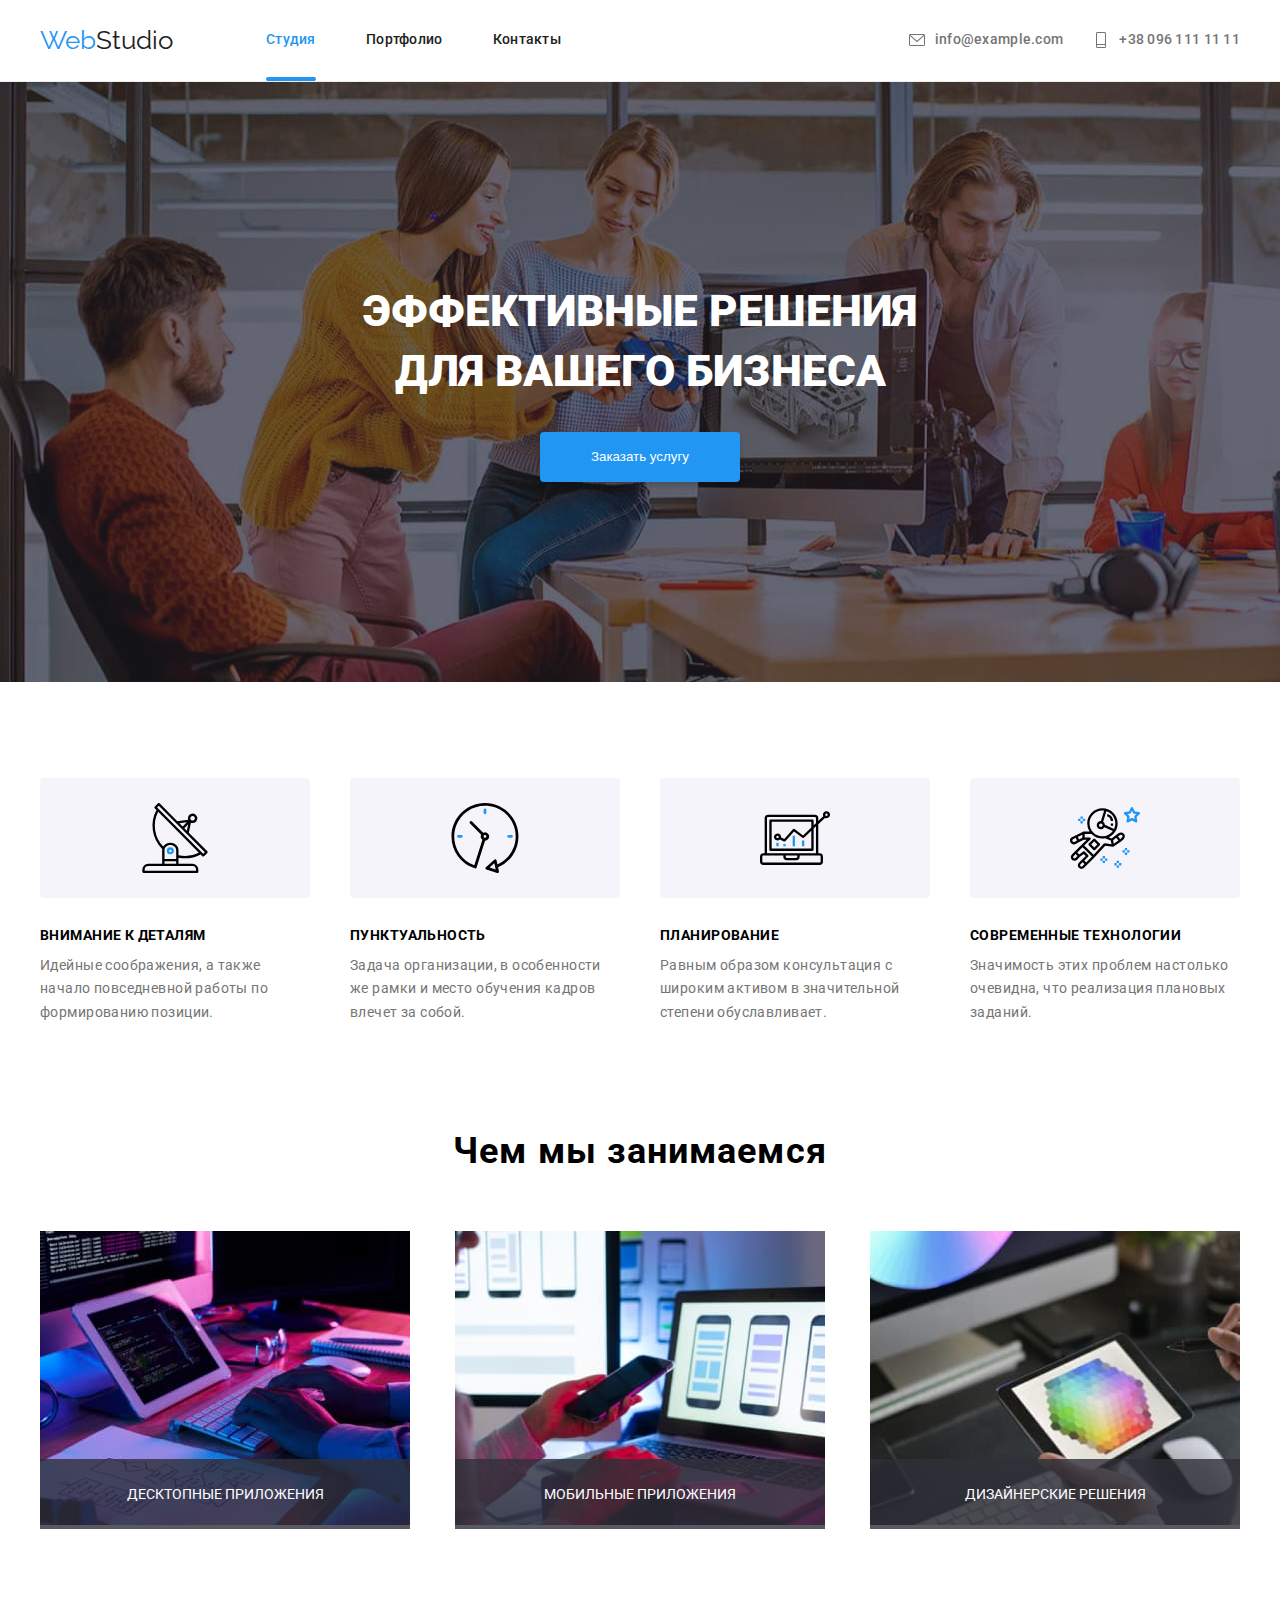
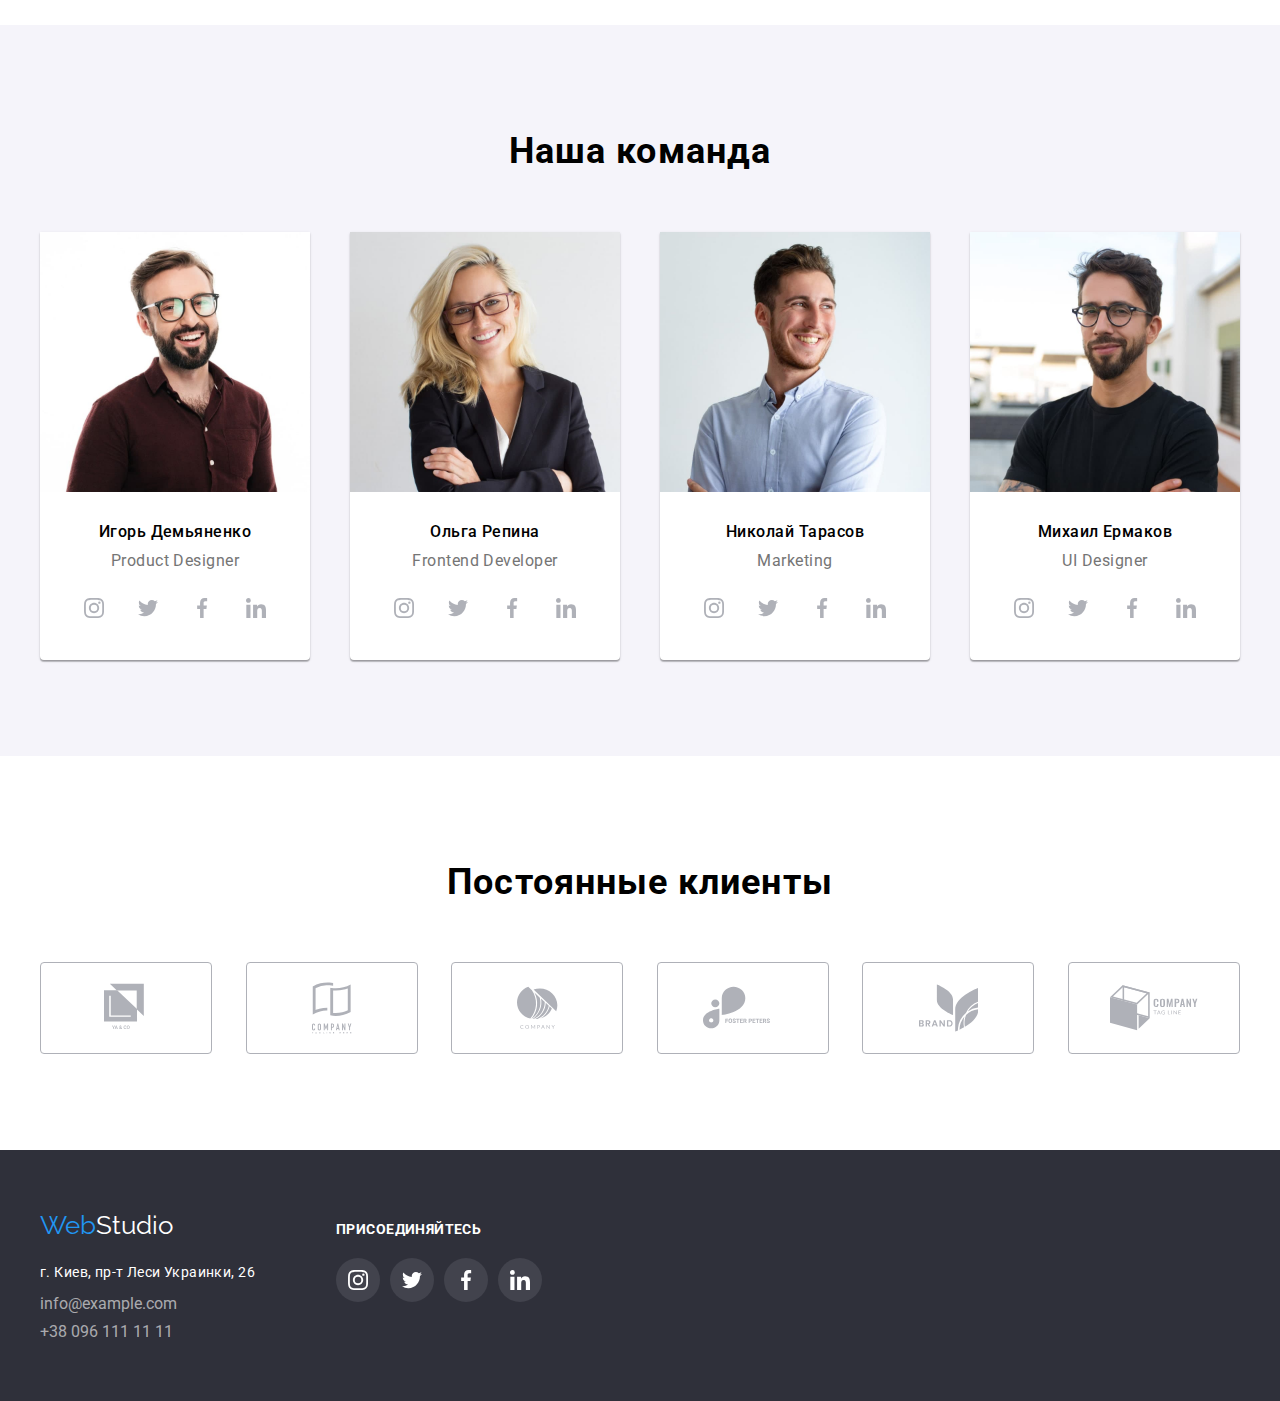
==== index.html @ ab1834fe "First steps" ====
<!DOCTYPE html>
<html lang="ru">
<head>
    <meta charset="UTF-8">
    <meta name="viewport" content="width=device-width, initial-scale=1.0">
    <title>Студия</title>
    <link rel="stylesheet" href="https://cdnjs.cloudflare.com/ajax/libs/modern-normalize/1.0.0/modern-normalize.min.css"
        integrity="sha512-ISS7cAi1PEhQ8jnbJpJZMd29NlhNj4AWYyLOSp2CE/CsHxTCu+r+t0D2yoJudVrd0/8fTVPUVDzY5Tvli75u/g=="
        crossorigin="anonymous" />
    <link rel="preconnect" href="https://fonts.gstatic.com">
    <link href="https://fonts.googleapis.com/css2?family=Raleway:wght@700&family=Roboto:wght@400;500;700;900&display=swap"
    rel="stylesheet">
    <link rel="stylesheet" href="./css/style.css">
</head>
<body>
    <header>
        <div class="container">
            <nav>
                <a href="./index.html" class="logo">
                    <span class="accent">Web</span>Studio
                </a>
                <ul class="navigation-links-list">
                    <li>
                        <a href="./index.html" class="navigation-links selected">Студия</a>
                    </li>
                    <li>
                        <a href="./portfolio.html" class="navigation-links">Портфолио</a>
                    </li>
                    <li>
                        <a href="#" class="navigation-links">Контакты</a>
                    </li>
                </ul>
            </nav>
            <ul class="navigation-contacts-list">
                <li>
                    <a href="mailto:info@example.com" class="navigation-contacts">
                        <svg width="16">
                            <use href="./images/all-pages-icons.svg#email"></use>
                        </svg>
                        info@example.com
                    </a>
                </li>
                <li>
                    <a href="tel:+380961111111" class="navigation-contacts">
                        <svg width="10">
                            <use href="./images/all-pages-icons.svg#phonebook"></use>
                        </svg>
                        +38 096 111 11 11
                    </a>
                </li>
            </ul>
        </div>
    </header>
    <main>
        <!-- BANNER -->
        <section class="banner-section">
            <div class="banner-section-content container">
                <h1>Эффективные решения для вашего бизнеса</h1>
                <button type="button" class="banner-button" data-modal-open>Заказать услугу</button>
            </div>
        </section>
        <!-- /BANNER -->
        
        <!-- OUR FEATURES -->
        <section class="our-features-section">
            <div class="container">
                <ul class="our-features-list">
                    <li class="our-features">
                        <div class="our-features-img-wrapper">
                            <svg width="70">
                                <use href="./images/our-features-icons.svg#antenna"></use>
                            </svg>
                        </div>
                        <h3 class="h3-small">Внимание к деталям</h3>
                        <p>Идейные соображения, а также начало повседневной работы по формированию позиции.</p>
                    </li>
                    <li class="our-features">
                        <div class="our-features-img-wrapper">
                            <svg width="70">
                                <use href="./images/our-features-icons.svg#clock"></use>
                            </svg>
                        </div>
                        <h3 class="h3-small">Пунктуальность</h3>
                        <p>Задача организации, в особенности же рамки и место обучения кадров влечет за собой.</p>
                    </li>
                    <li class="our-features">
                        <div class="our-features-img-wrapper">
                            <svg width="70">
                                <use href="./images/our-features-icons.svg#diagram"></use>
                            </svg>
                        </div>
                        <h3 class="h3-small">Планирование</h3>
                        <p>Равным образом консультация с широким активом в значительной степени обуславливает.</p>
                    </li>
                    <li class="our-features">
                        <div class="our-features-img-wrapper">
                            <svg width="70">
                                <use href="./images/our-features-icons.svg#astronaut"></use>
                            </svg>
                        </div>
                        <h3 class="h3-small">Современные технологии</h3>
                        <p>Значимость этих проблем настолько очевидна, что реализация плановых заданий.</p>
                    </li>
                </ul>
            </div>
        </section>
        <!-- /OUR FEATURES -->

        <!-- WHAT ARE WE DOING -->
        <section class="what-are-we-do-section">
            <div class="container">
                <h2>Чем мы занимаемся</h2>
                <ul class="what-are-we-do-examples">
                    <li>
                        <div class="hover-images">
                            <p class="hover-overlay-description">
                                Десктопные приложения
                            </p>
                        </div>
                        <img src="./images/img-1.jpg" alt="Кодинг" width="370">
                    </li>
                    <li>
                        <div class="hover-images">
                            <p class="hover-overlay-description">
                                Мобильные приложения
                            </p>
                        </div>
                        <img src="./images/img-2.jpg" alt="Выбор оформления" width="370">
                    </li>
                    <li>
                        <div class="hover-images">
                            <p class="hover-overlay-description">
                                Дизайнерские решения
                            </p>
                        </div>
                        <img src="./images/img-3.jpg" alt="Цветовое оформление" width="370">
                    </li>
                </ul>
            </div>
        </section>
        <!-- /WHAT ARE WE DOING -->

        <!-- OUR TEAM -->
        <section class="our-team-section">
            <div class="container">
                <h2>Наша команда</h2>
                <ul class="team-members">
                    <li class="team-member">
                        <img src="./images/product-designer.jpg" class="team-member-photo" width="270" alt="Игорь Демьяненко">
                        <div class="about-team-member">
                            <h3>Игорь Демьяненко</h3>
                            <p>Product Designer</p>
                            <ul class="team-member-social">
                                <li>
                                    <a href="https://www.instagram.com/" class="team-member-social-link">
                                        <svg width="20">
                                            <use href="./images/all-pages-icons.svg#instagram"></use>
                                        </svg>
                                    </a>
                                </li>
                                <li>
                                    <a href="https://twitter.com/" class="team-member-social-link">
                                        <svg width="20">
                                            <use href="./images/all-pages-icons.svg#twitter"></use>
                                        </svg>
                                    </a>
                                </li>
                                <li>
                                    <a href="https://facebook.com/" class="team-member-social-link">
                                        <svg width="20">
                                            <use href="./images/all-pages-icons.svg#facebook"></use>
                                        </svg>
                                    </a>
                                </li>
                                <li>
                                    <a href="https://linkedin.com/" class="team-member-social-link">
                                        <svg width="20">
                                            <use href="./images/all-pages-icons.svg#linkedin"></use>
                                        </svg>
                                    </a>
                                </li>
                            </ul>
                        </div>
                    </li>
                    <li class="team-member">
                        <img src="./images/frontend-developer.jpg" class="team-member-photo" width="270" alt="Ольга Репина">
                        <div class="about-team-member">
                            <h3>Ольга Репина</h3>
                            <p>Frontend Developer</p>
                            <ul class="team-member-social">
                                <li>
                                    <a href="https://www.instagram.com/" class="team-member-social-link">
                                        <svg width="20">
                                            <use href="./images/all-pages-icons.svg#instagram"></use>
                                        </svg>
                                    </a>
                                </li>
                                <li>
                                    <a href="https://twitter.com/" class="team-member-social-link">
                                        <svg width="20">
                                            <use href="./images/all-pages-icons.svg#twitter"></use>
                                        </svg>
                                    </a>
                                </li>
                                <li>
                                    <a href="https://facebook.com/" class="team-member-social-link">
                                        <svg width="20">
                                            <use href="./images/all-pages-icons.svg#facebook"></use>
                                        </svg>
                                    </a>
                                </li>
                                <li>
                                    <a href="https://linkedin.com/" class="team-member-social-link">
                                        <svg width="20">
                                            <use href="./images/all-pages-icons.svg#linkedin"></use>
                                        </svg>
                                    </a>
                                </li>
                            </ul>
                        </div>
                    </li>
                    <li class="team-member">
                        <img src="./images/marketing.jpg" class="team-member-photo" width="270" alt="Николай Тарасов">
                        <div class="about-team-member">
                            <h3>Николай Тарасов</h3>
                            <p>Marketing</p>
                            <ul class="team-member-social">
                                <li>
                                    <a href="https://www.instagram.com/" class="team-member-social-link">
                                        <svg width="20">
                                            <use href="./images/all-pages-icons.svg#instagram"></use>
                                        </svg>
                                    </a>
                                </li>
                                <li>
                                    <a href="https://twitter.com/" class="team-member-social-link">
                                        <svg width="20">
                                            <use href="./images/all-pages-icons.svg#twitter"></use>
                                        </svg>
                                    </a>
                                </li>
                                <li>
                                    <a href="https://facebook.com/" class="team-member-social-link">
                                        <svg width="20">
                                            <use href="./images/all-pages-icons.svg#facebook"></use>
                                        </svg>
                                    </a>
                                </li>
                                <li>
                                    <a href="https://linkedin.com/" class="team-member-social-link">
                                        <svg width="20">
                                            <use href="./images/all-pages-icons.svg#linkedin"></use>
                                        </svg>
                                    </a>
                                </li>
                            </ul>
                        </div>
                    </li>
                    <li class="team-member">
                        <img src="./images/ui-designer.jpg" class="team-member-photo" width="270" alt="Михаил Ермаков">
                        <div class="about-team-member">
                            <h3>Михаил Ермаков</h3>
                            <p>UI Designer</p>
                            <ul class="team-member-social">
                                <li>
                                    <a href="https://www.instagram.com/" class="team-member-social-link">
                                        <svg width="20">
                                            <use href="./images/all-pages-icons.svg#instagram"></use>
                                        </svg>
                                    </a>
                                </li>
                                <li>
                                    <a href="https://twitter.com/" class="team-member-social-link">
                                        <svg width="20">
                                            <use href="./images/all-pages-icons.svg#twitter"></use>
                                        </svg>
                                    </a>
                                </li>
                                <li>
                                    <a href="https://facebook.com/" class="team-member-social-link">
                                        <svg width="20">
                                            <use href="./images/all-pages-icons.svg#facebook"></use>
                                        </svg>
                                    </a>
                                </li>
                                <li>
                                    <a href="https://linkedin.com/" class="team-member-social-link">
                                        <svg width="20">
                                            <use href="./images/all-pages-icons.svg#linkedin"></use>
                                        </svg>
                                    </a>
                                </li>
                            </ul>
                        </div>
                    </li>
                </ul>
            </div>
        </section>
        <!-- /OUR TEAM -->

        <!-- PERMANENT CUSTOMERS -->
        <section class="permanent-customers-section">
            <div class="container">
                <h2>Постоянные клиенты</h2>
                <ul class="permanent-customers-list">
                    <li>
                        <a href="#">
                            <svg class="permanent-customers-icon" width="44" >
                                <use href="./images/permanent-customers.svg#yaco"></use>
                            </svg>
                        </a>
                    </li>
                    <li>
                        <a href="#">
                            <svg class="permanent-customers-icon" width="40">
                                <use href="./images/permanent-customers.svg#company-tagline-here"></use>
                            </svg>
                        </a>
                    </li>
                    <li>
                        <a href="#">
                            <svg class="permanent-customers-icon" width="41">
                                <use href="./images/permanent-customers.svg#company"></use>
                            </svg>
                        </a>
                    </li>
                    <li>
                        <a href="#">
                            <svg class="permanent-customers-icon" width="80">
                                <use href="./images/permanent-customers.svg#foster-peters"></use>
                            </svg>
                        </a>
                    </li>
                    <li>
                        <a href="#">
                            <svg class="permanent-customers-icon" width="59">
                                <use href="./images/permanent-customers.svg#brand"></use>
                            </svg>
                        </a>
                    </li>
                    <li>
                        <a href="#">
                            <svg class="permanent-customers-icon" width="88">
                                <use href="./images/permanent-customers.svg#company-tag-line"></use>
                            </svg>
                        </a>
                    </li>
                </ul>
            </div>
        </section>
        <!-- /PERMANENT CUSTOMERS -->
    </main>
    <!-- FOOTER -->
    <footer>
        <div class="container">
            <div class="footer-address-container">
                <a href="./index.html" class="logo">
                    <span class="accent">Web</span>Studio
                </a>
                <address>
                    <a href="https://goo.gl/maps/zEhUCx4hJLJ11no69">г. Киев, пр-т Леси Украинки, 26</a>
                </address>
                <ul class="footer-contacts-list">
                    <li>
                        <a href="mailto:info@example.com" class="footer-contacts">info@example.com</a>
                    </li>
                    <li>
                        <a href="tel:+380961111111" class="footer-contacts">+38 096 111 11 11</a>
                    </li>
                </ul>
            </div>
            <div class="footer-social-container">
                <h3 class="h3-small">Присоединяйтесь</h3>
                <ul class="footer-social">
                    <li>
                        <a href="https://www.instagram.com/" class="footer-social-link">
                            <svg width="20">
                                <use href="./images/all-pages-icons.svg#instagram"></use>
                            </svg>
                        </a>
                    </li>
                    <li>
                        <a href="https://twitter.com/" class="footer-social-link">
                            <svg width="20">
                                <use href="./images/all-pages-icons.svg#twitter"></use>
                            </svg>
                        </a>
                    </li>
                    <li>
                        <a href="https://facebook.com/" class="footer-social-link">
                            <svg width="20">
                                <use href="./images/all-pages-icons.svg#facebook"></use>
                            </svg>
                        </a>
                    </li>
                    <li>
                        <a href="https://linkedin.com/" class="footer-social-link">
                            <svg width="20">
                                <use href="./images/all-pages-icons.svg#linkedin"></use>
                            </svg>
                        </a>
                    </li>
                </ul>
            </div>
        </div>
    </footer>
    <!-- /FOOTER -->

    <!-- MODALS -->
    <div class="backdrop is-hidden" data-modal>
        <div class="modal">
            <button type="button" class="modal-close-btn" data-modal-close>
                <svg width="11" height="11">
                    <use href="./images/all-pages-icons.svg#close"></use>
                </svg>
            </button>
        </div>
    </div>
    <!-- /MODALS -->
    <script src="./js/modal.js"></script>
</body>
</html>
---- css/style.css ----
:root {
  /* background */
  --c-dark: #2f303a;
  --c-grey: #f5f4fa;
  --c-light: #ffffff;
  --c-accent: #2196f3;

  /* text */
  --txt-c-dark: #212121;
  --txt-c-grey: #757575;
  --txt-c-grey-light: rgba(255, 255, 255, 0.6);
  --txt-c-accent: var(--c-accent);
  --txt-c-light: var(--c-light);

  /* font */
  --font-main: "Roboto", sans-serif;
  --font-logo: "Raleway", sans-serif;
}

body {
  font-family: var(--font-main);
  margin: 0;
}

.container {
  width: 1200px;
  padding: 0 15px;
  margin: 0 auto;
}

nav {
  display: flex;
  align-items: center;
}

nav a {
  text-decoration: none;
  color: var(--txt-c-dark);
}

address {
  font-style: normal;
}

address a {
  text-decoration: none;
}

ul {
  list-style: none;
  display: flex;
  padding: 0;
}

h1 {
  font-weight: 900;
  font-size: 44px;
  line-height: 1.36;
  margin: 0px;
}

h2 {
  font-weight: bold;
  font-size: 36px;
  line-height: 1.67;
  letter-spacing: 0.03em;
  margin: 0 0 50px 0;
}

h3 {
  font-weight: 500;
  font-size: 16px;
  line-height: 1.19;
  letter-spacing: 0.03em;
}

.h3-small {
  font-weight: bold;
  font-size: 14px;
  line-height: 1.14;
  letter-spacing: 0.03em;
  text-transform: uppercase;
  margin: 0;
}

/* --- HEADER --- */
header {
  border-bottom: 1px solid #ececec;
  display: flex;
  justify-content: center;
  box-sizing: border-box;
  padding: 25px 0;
}

header .container {
  display: flex;
  justify-content: space-between;
  align-items: center;
}

.logo {
  font-family: var(--font-logo);
  font-size: 26px;
  line-height: 1.19;
  margin: 0 93px 0 0;
}

.navigation-links-list {
  width: 295px;
  justify-content: space-between;
  margin: 0;
}

.navigation-contacts-list {
  justify-content: space-between;
  margin: 0;
}

.navigation-contacts-list li:last-child {
  margin-left: 30px;
}

.navigation-links,
.navigation-contacts {
  display: flex;
  text-decoration: none;
  color: var(--txt-c-dark);
  font-weight: 500;
  font-size: 14px;
  line-height: 1.14;
  letter-spacing: 0.02em;
  position: relative;
  transition-duration: 250ms;
  transition-timing-function: cubic-bezier(0.4, 0, 0.2, 1);
}

.selected::after {
  content: "";
  display: flex;
  width: 100%;
  height: 4px;
  background: var(--c-accent);
  position: absolute;
  bottom: -33px;
  border-radius: 2px;
}

.selected {
  color: var(--c-accent);
}

.navigation-links:hover,
.navigation-links:focus {
  color: var(--txt-c-accent);
}

.navigation-contacts {
  display: flex;
  color: var(--txt-c-grey);
  transition-duration: 250ms;
  transition-timing-function: cubic-bezier(0.4, 0, 0.2, 1);
}

.navigation-contacts svg {
  width: 16px;
  height: 16px;
  fill: var(--txt-c-grey);
  margin-right: 10px;
  transition-duration: 250ms;
  transition-timing-function: cubic-bezier(0.4, 0, 0.2, 1);
}

.accent {
  color: var(--txt-c-accent);
}

.navigation-contacts:hover,
.navigation-contacts:focus {
  color: var(--txt-c-accent);
}

.navigation-contacts:hover svg,
.navigation-contacts:focus svg {
  fill: var(--txt-c-accent);
}
/* --- /HEADER --- */

/* --- MAIN --- */

/* --- BANNER --- */
.banner-section {
  display: flex;
  justify-content: center;
  align-items: center;
  background: var(--c-dark);
  background-image: linear-gradient(
      rgba(47, 48, 58, 0.4),
      rgba(47, 48, 58, 0.4)
    ),
    url("../images/banner-bg.jpg");
  background-size: cover;
  color: var(--c-light);
}

.banner-section .container {
  padding: 200px 15px;
}

.banner-section-content {
  width: 650px;
  text-align: center;
  text-transform: uppercase;
}

.banner-button {
  background-color: var(--c-accent);
  color: var(--c-light);
  width: 200px;
  height: 50px;
  border: none;
  border-radius: 4px;
  box-shadow: 0px 4px 4px rgba(0, 0, 0, 0.15);
  margin-top: 30px;
  cursor: pointer;
}
/* --- /BANNER --- */

/* --- OUR FEATURES --- */
.our-features-section {
  padding: 96px 0;
}

.our-features-list {
  justify-content: space-between;
  margin: 0;
}

.our-features {
  width: 270px;
}

.our-features-img-wrapper {
  width: 270px;
  height: 120px;
  display: flex;
  justify-content: center;
  align-items: center;
  background: var(--c-grey);
  border-radius: 4px;
  margin-bottom: 30px;
}

.our-features-img-wrapper svg {
  height: 100px;
}

.our-features p {
  font-size: 14px;
  line-height: 1.71;
  letter-spacing: 0.03em;
  color: var(--txt-c-grey);
  margin: 10px 0 0 0;
}
/* --- /OUR FEATURES --- */

/* --- WHAT ARE WE DO --- */
.what-are-we-do-section {
  padding-bottom: 96px;
}

.what-are-we-do-section .container {
  text-align: center;
  padding-top: 0;
}

.what-are-we-do-examples {
  justify-content: space-between;
  margin: 0;
}

.what-are-we-do-examples li {
  position: relative;
}

.hover-images {
  position: absolute;
  display: flex;
  justify-content: center;
  align-items: center;
  width: 370px;
  height: 70px;
  background: rgba(47, 48, 58, 0.8);
  color: var(--txt-c-light);
  font-size: 14px;
  line-height: 16px;
  bottom: 0px;
  text-transform: uppercase;
}
/* --- /WHAT ARE WE DO --- */

/* --- OUR TEAM --- */
.our-team-section {
  text-align: center;
  background: var(--c-grey);
  padding: 96px 0;
}

.team-members {
  display: flex;
  justify-content: space-between;
  margin: 0;
}

.team-member {
  display: flex;
  flex-direction: column;
  align-items: center;
  width: 270px;
  background: var(--c-light);
  box-shadow: 0px 1px 3px rgba(0, 0, 0, 0.12), 0px 1px 1px rgba(0, 0, 0, 0.14),
    0px 2px 1px rgba(0, 0, 0, 0.2);
  border-radius: 0px 0px 4px 4px;
}

.about-team-member {
  padding: 30px 32px;
}

.team-member h3 {
  margin: 0 0 10px 0;
}

.team-member p {
  font-size: 16px;
  line-height: 1.19;
  letter-spacing: 0.03em;
  color: var(--txt-c-grey);
  margin: 0 0 16px 0;
}

.team-member-social {
  width: 206px;
  justify-content: space-between;
}

.team-member-social-link {
  display: flex;
  justify-content: center;
  align-items: center;
  width: 44px;
  height: 44px;
  border-radius: 22px;
  fill: #afb1b8;
  transition-duration: 250ms;
  transition-timing-function: cubic-bezier(0.4, 0, 0.2, 1);
}

.team-member-social-link svg {
  height: 20px;
  transition-duration: 250ms;
  transition-timing-function: cubic-bezier(0.4, 0, 0.2, 1);
}

.team-member-social-link:hover,
.team-member-social-link:focus {
  background: var(--c-accent);
}

.team-member-social-link:hover svg,
.team-member-social-link:focus svg {
  fill: var(--txt-c-light);
}
/* --- /OUR TEAM --- */

/* --- PERMANENT CUSTOMERS --- */
.permanent-customers-section {
  text-align: center;
  padding: 96px 0;
}

.permanent-customers-list {
  justify-content: space-between;
  margin: 0;
}

.permanent-customers-list svg {
  fill: #afb1b8;
}

.permanent-customers-list li {
  /* width: 170px;
  height: 90px; */
  display: flex;
  justify-content: center;
  align-items: center;
  border: 1px solid #afb1b8;
  box-sizing: border-box;
  border-radius: 4px;
  margin: 0;
  transition-duration: 250ms;
  transition-timing-function: cubic-bezier(0.4, 0, 0.2, 1);
}

.permanent-customers-list a {
  display: flex;
  width: 170px;
  height: 90px;
  justify-content: center;
  align-items: center;
  transition-duration: 250ms;
  transition-timing-function: cubic-bezier(0.4, 0, 0.2, 1);
}

.permanent-customers-icon {
  max-height: 90px;
  transition-duration: 250ms;
  transition-timing-function: cubic-bezier(0.4, 0, 0.2, 1);
}

.permanent-customers-list li:hover,
.permanent-customers-list a:focus {
  border: 1px solid var(--c-accent);
  cursor: pointer;
}

.permanent-customers-list li:hover .permanent-customers-icon,
.permanent-customers-list a:focus .permanent-customers-icon {
  fill: var(--c-accent);
}
/* --- /PERMANENT CUSTOMERS --- */
/* --- /MAIN --- */

/* --- FOOTER --- */
footer {
  background: var(--c-dark);
}

footer .container {
  display: flex;
  padding: 60px 15px;
  align-items: baseline;
}

footer a {
  text-decoration: none;
}

footer .logo {
  color: var(--txt-c-light);
}

footer address {
  margin-top: 20px;
}

footer address a {
  font-size: 14px;
  line-height: 1.71;
  letter-spacing: 0.03em;
  color: var(--txt-c-light);
}

.footer-contacts-list {
  display: flex;
  flex-direction: column;
  margin: 9px 0 0 0;
}

.footer-contacts-list li:first-child {
  margin-bottom: 9px;
}

.footer-contacts {
  color: var(--txt-c-grey-light);
}

.footer-social {
  width: 206px;
  justify-content: space-between;
  margin: 20px 0 0 0;
}

.footer-social-container {
  display: flex;
  flex-direction: column;
  color: var(--txt-c-light);
  margin: 0 0 0 70px;
}

.footer-social-link {
  display: flex;
  justify-content: center;
  align-items: center;
  width: 44px;
  height: 44px;
  border-radius: 22px;
  fill: var(--txt-c-light);
  background: #42434d;
}

.footer-social-link svg {
  height: 20px;
  transition-duration: 250ms;
  transition-timing-function: cubic-bezier(0.4, 0, 0.2, 1);
}

.footer-social-link:hover,
.footer-social-link:focus {
  background: var(--c-accent);
}
/* --- /FOOTER --- */

/* --- PORTFOLIO --- */
.portfolio-section {
  background: var(--c-light);
  padding: 94px 0;
}

.portfolio-button {
  background: var(--c-grey);
  border: none;
  border-radius: 4px;
  color: var(--txt-c-dark);
  font-weight: 500;
  font-size: 16px;
  line-height: 1.62;
  letter-spacing: 0.03em;
  cursor: pointer;
  margin-right: 8px;
  padding: 6px 22px;
  transition-duration: 250ms;
  transition-timing-function: cubic-bezier(0.4, 0, 0.2, 1);
}

.portfolio-button:focus,
.portfolio-button:hover {
  background: var(--c-accent);
  color: var(--txt-c-light);
  box-shadow: 0px 3px 1px rgba(0, 0, 0, 0.1), 0px 1px 2px rgba(0, 0, 0, 0.08),
    0px 2px 2px rgba(0, 0, 0, 0.12);
}

.portfolio-contentbuttons {
  justify-content: center;
  margin: 0 0 50px 0;
}

.project-preview-container {
  display: flex;
  flex-wrap: wrap;
  justify-content: space-between;
  margin: 0;
}

.hover-overlay {
  position: absolute;
  width: 370px;
  height: 294px;
  padding: 63px 24px;
  box-sizing: border-box;
  background: rgba(33, 150, 243, 0.9);
  color: var(--txt-c-light);
  font-size: 18px;
  line-height: 28px;
  top: 300px;
  z-index: 1;
  transition-duration: 250ms;
  transition-timing-function: cubic-bezier(0.4, 0, 0.2, 1);
}

.hover-overlay-description {
  margin: 0;
}

.project-preview {
  /* width: 370px; */
  background: var(--c-light);
  border: 1px solid #eeeeee;
}

.project-preview:not(:nth-last-child(-n + 3)) {
  margin-bottom: 30px;
}

.about-project-preview {
  padding: 20px 24px;
  background: var(--c-light);
  z-index: 2;
}

.project-preview a {
  text-decoration: none;
  display: flex;
  flex-direction: column;
  overflow: hidden;
  position: relative;
  transition-duration: 250ms;
  transition-timing-function: cubic-bezier(0.4, 0, 0.2, 1);
}

.project-preview a:hover,
.project-preview a:focus {
  box-shadow: 0px 1px 1px rgba(0, 0, 0, 0.12), 0px 4px 4px rgba(0, 0, 0, 0.06),
    1px 4px 6px rgba(0, 0, 0, 0.16);
}

.project-preview a:hover .hover-overlay,
.project-preview a:focus .hover-overlay {
  top: 0;
}

.project-preview-links h2 {
  font-weight: bold;
  font-size: 18px;
  line-height: 2;
  letter-spacing: 0.06em;
  color: var(--txt-c-dark);
  margin: 0 0 4px 0;
}

.about-project-preview p {
  font-size: 16px;
  line-height: 1.87;
  letter-spacing: 0.03em;
  color: var(--txt-c-grey);
  margin: 0;
}
/* --- /PORTFOLIO --- */

/* --- MODAL --- */
.backdrop {
  display: flex;
  align-items: center;
  justify-content: center;
  width: 100%;
  height: 100%;
  background: rgba(0, 0, 0, 0.2);
  position: fixed;
  top: 0;
  left: 0;
  opacity: 1;
  /* transition: opacity 250ms linear; */
  transition-duration: 250ms;
  transition-timing-function: cubic-bezier(0.4, 0, 0.2, 1);
}

.modal {
  background: var(--c-light);
  width: 528px;
  height: 57%;
  box-shadow: 0px 1px 3px rgba(0, 0, 0, 0.12), 0px 1px 1px rgba(0, 0, 0, 0.14),
    0px 2px 1px rgba(0, 0, 0, 0.2);
  border-radius: 4px;
  position: relative;
  transition-duration: 250ms;
  transition-timing-function: cubic-bezier(0.4, 0, 0.2, 1);
}

.modal-close-btn {
  display: flex;
  justify-content: center;
  align-items: center;
  width: 30px;
  height: 30px;
  background: var(--c-light);
  border: 1px solid rgba(0, 0, 0, 0.1);
  border-radius: 50%;
  position: absolute;
  top: 8px;
  right: 8px;
  cursor: pointer;
}

.is-hidden {
  scale: 2;
  opacity: 0;
  pointer-events: none;
  visibility: hidden;
}
/* --- MODAL --- */
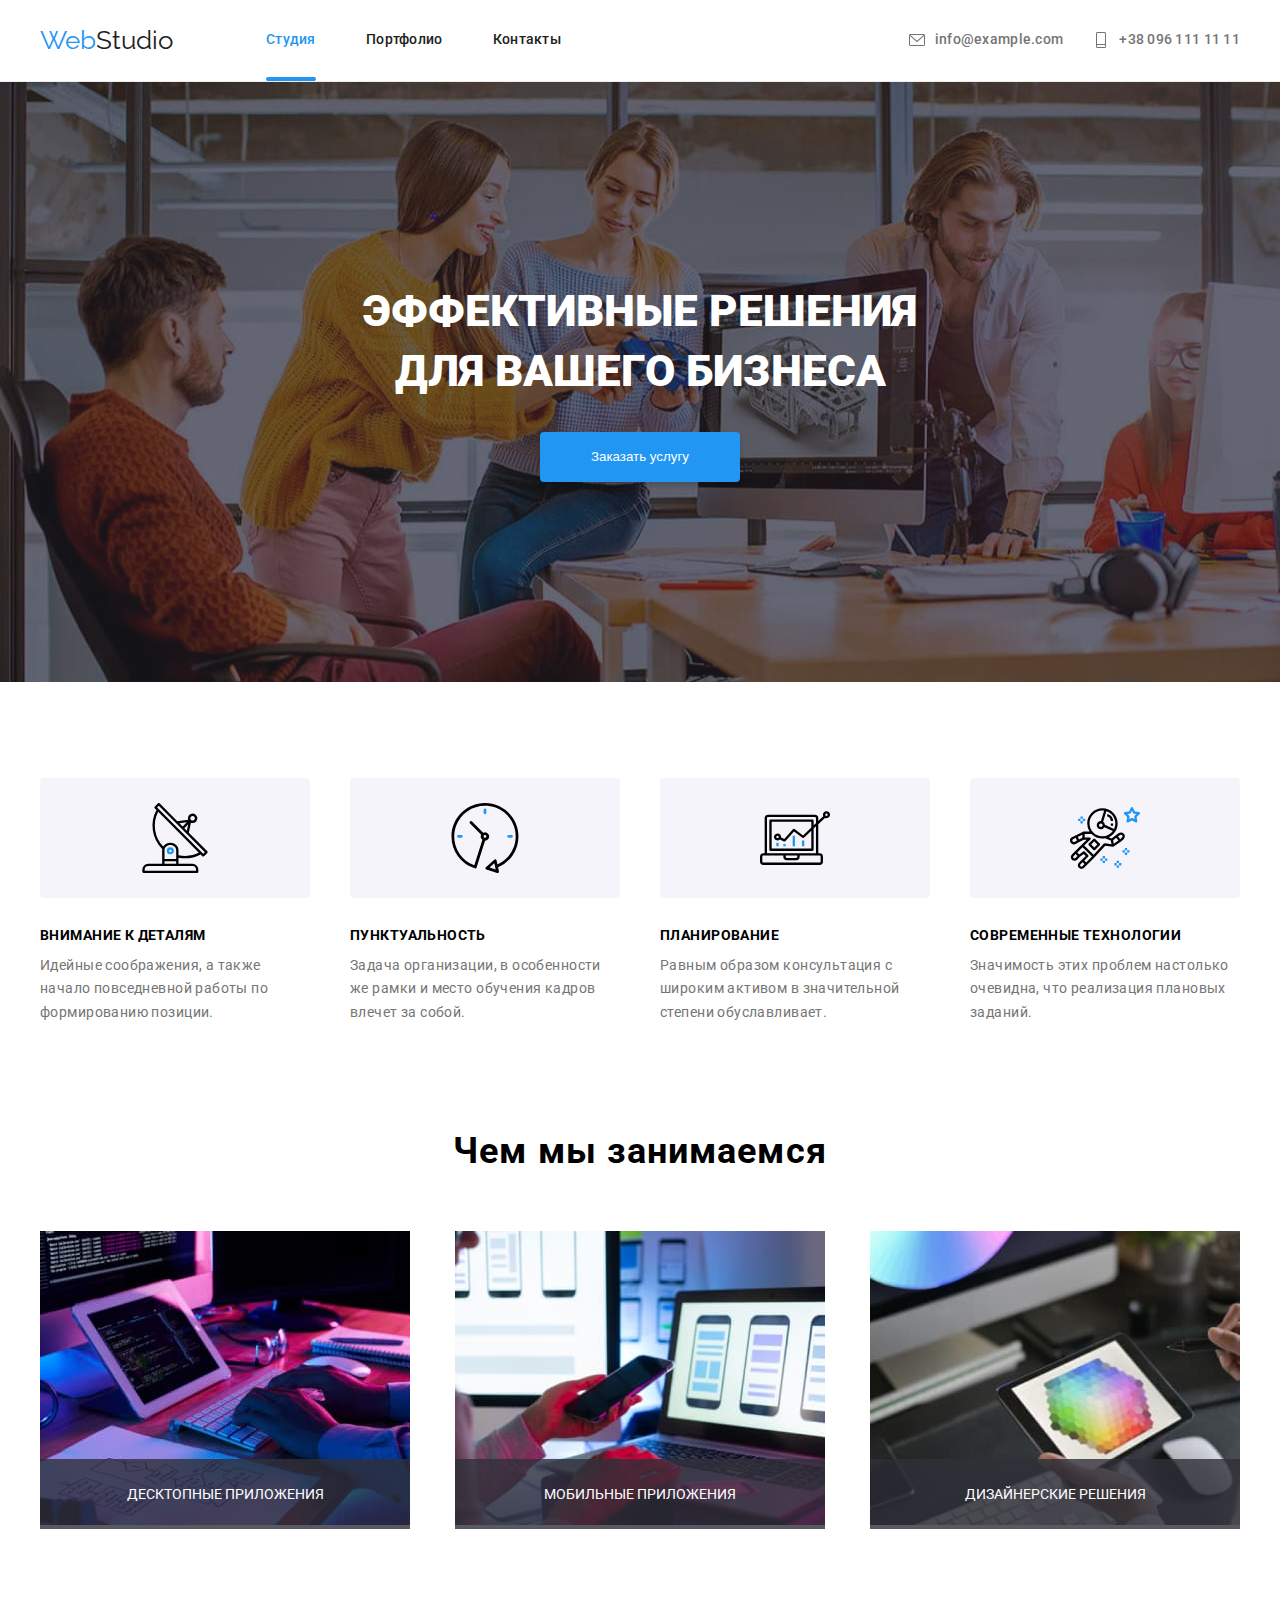
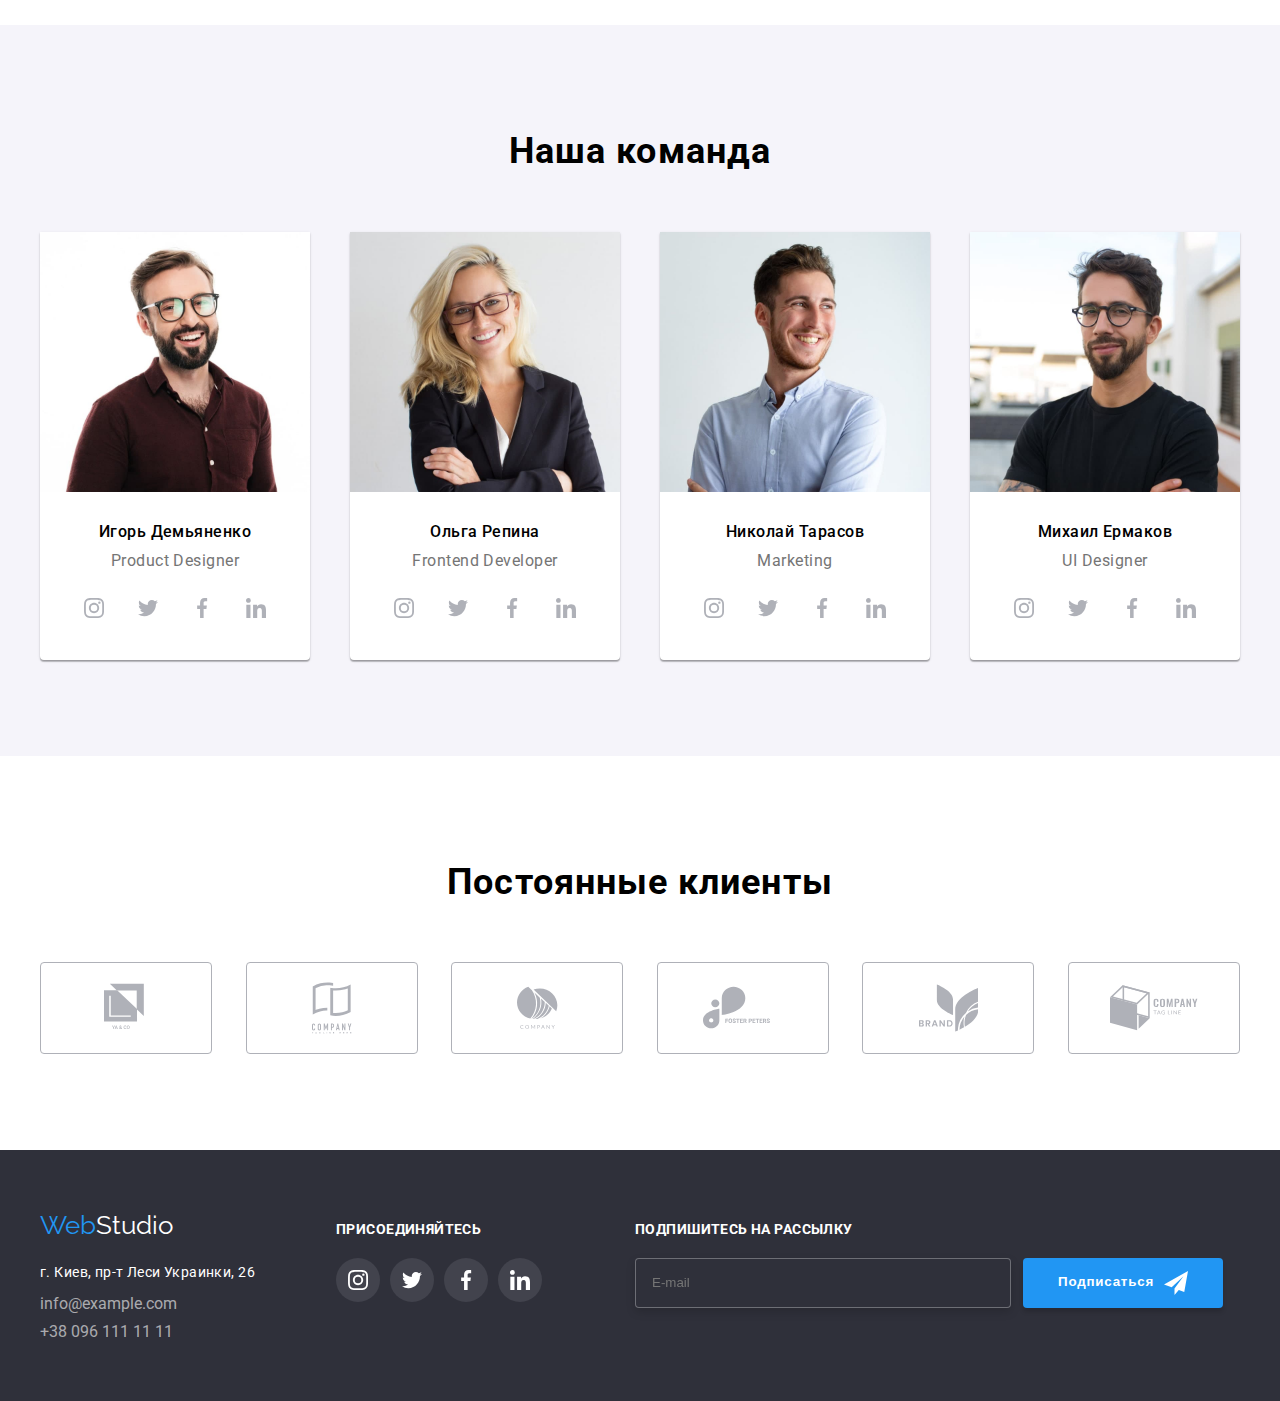
==== commit d69aed92: "hw-done" ====
--- a/index.html
+++ b/index.html
@@ -56,7 +56,7 @@
         <section class="banner-section">
             <div class="banner-section-content container">
                 <h1>Эффективные решения для вашего бизнеса</h1>
-                <button type="button" class="banner-button" data-modal-open>Заказать услугу</button>
+                <button type="button" class="button" data-modal-open>Заказать услугу</button>
             </div>
         </section>
         <!-- /BANNER -->
@@ -402,6 +402,18 @@
                     </li>
                 </ul>
             </div>
+            <div class="footer-subscribe-form">
+                <h3 class="h3-small">Подпишитесь на рассылку</h3>
+                <form class="subscribe-form">
+                    <input type="email" class="subscribe-form-input" name="footer-email" id="footer-email" placeholder="E-mail">
+                    <button type="submit" class="button subscribe-button">
+                        Подписаться
+                        <svg width="24" height="24">
+                            <use href="./images/all-pages-icons.svg#send"></use>
+                        </svg>
+                    </button>
+                </form>
+            </div>
         </div>
     </footer>
     <!-- /FOOTER -->
@@ -414,6 +426,37 @@
                     <use href="./images/all-pages-icons.svg#close"></use>
                 </svg>
             </button>
+            <form class="contact-form">
+                <h3>Оставьте свои данные, мы вам перезвоним</h3>
+                    <label for="name">Имя</label>
+                    <div class="input-wrapper">
+                        <svg width="18" height="18" class="input-wrapper-icon">
+                            <use href="./images/all-pages-icons.svg#user-name"></use>
+                        </svg>
+                        <input type="text" class="contact-form-input" name="name" id="name" pattern="[А-Яа-яA-Za-z]{2,}" required>
+                    </div>
+                    <label for="phone">Телефон</label>
+                    <div class="input-wrapper">
+                        <svg width="18" height="18" class="input-wrapper-icon">
+                            <use href="./images/all-pages-icons.svg#user-phone"></use>
+                        </svg>
+                        <input type="tel" class="contact-form-input" name="phone" id="phone" required>
+                    </div>
+                    <label for="email">Почта</label>
+                    <div class="input-wrapper">
+                        <svg width="18" height="18" class="input-wrapper-icon">
+                            <use href="./images/all-pages-icons.svg#user-email"></use>
+                        </svg>
+                        <input type="email" class="contact-form-input" name="email" id="email" required>
+                    </div>
+                    <label for="comment">Комментарий</label>
+                    <textarea name="comment" class="contact-form-textarea" id="comment" placeholder="Введите текст"></textarea>
+                    <div class="accept-policy">
+                        <input type="checkbox" name="policy" id="policy" value="accepted" class="accept-policy-checkbox" required>
+                        <label  class="accept-policy-label" for="policy">Соглашаюсь с рассылкой и принимаю <a href="#">Условия договора</a></label>
+                    </div>
+                    <button type="submit" class="button contact-form-submit">Отправить</button>
+            </form>
         </div>
     </div>
     <!-- /MODALS -->
--- a/css/style.css
+++ b/css/style.css
@@ -56,7 +56,7 @@
   font-weight: 900;
   font-size: 44px;
   line-height: 1.36;
-  margin: 0px;
+  margin: 0 0 30px 0;
 }
 
 h2 {
@@ -81,6 +81,17 @@
   letter-spacing: 0.03em;
   text-transform: uppercase;
   margin: 0;
+}
+
+.button {
+  width: 200px;
+  height: 50px;
+  background-color: var(--c-accent);
+  color: var(--c-light);
+  border: none;
+  border-radius: 4px;
+  box-shadow: 0px 4px 4px rgba(0, 0, 0, 0.15);
+  cursor: pointer;
 }
 
 /* --- HEADER --- */
@@ -211,18 +222,6 @@
   text-align: center;
   text-transform: uppercase;
 }
-
-.banner-button {
-  background-color: var(--c-accent);
-  color: var(--c-light);
-  width: 200px;
-  height: 50px;
-  border: none;
-  border-radius: 4px;
-  box-shadow: 0px 4px 4px rgba(0, 0, 0, 0.15);
-  margin-top: 30px;
-  cursor: pointer;
-}
 /* --- /BANNER --- */
 
 /* --- OUR FEATURES --- */
@@ -508,6 +507,44 @@
 .footer-social-link:focus {
   background: var(--c-accent);
 }
+
+.footer-subscribe-form {
+  margin-left: 93px;
+}
+
+.footer-subscribe-form h3 {
+  color: var(--txt-c-light);
+}
+
+.subscribe-form {
+  display: flex;
+  margin-top: 20px;
+}
+
+.subscribe-form input {
+  width: 358px;
+  background: var(--c-dark);
+  border: 1px solid rgba(255, 255, 255, 0.3);
+  filter: drop-shadow(0px 4px 4px rgba(0, 0, 0, 0.15));
+  border-radius: 4px;
+  margin-right: 12px;
+  padding: 0 0 0 16px;
+}
+
+.subscribe-button {
+  font-weight: bold;
+  line-height: 1.87;
+  display: flex;
+  align-items: center;
+  justify-content: center;
+  letter-spacing: 0.06em;
+  fill: var(--c-light);
+}
+
+.subscribe-button svg {
+  margin-left: 10px;
+}
+
 /* --- /FOOTER --- */
 
 /* --- PORTFOLIO --- */
@@ -639,7 +676,6 @@
   top: 0;
   left: 0;
   opacity: 1;
-  /* transition: opacity 250ms linear; */
   transition-duration: 250ms;
   transition-timing-function: cubic-bezier(0.4, 0, 0.2, 1);
 }
@@ -647,11 +683,12 @@
 .modal {
   background: var(--c-light);
   width: 528px;
-  height: 57%;
+  /* height: 57%; */
   box-shadow: 0px 1px 3px rgba(0, 0, 0, 0.12), 0px 1px 1px rgba(0, 0, 0, 0.14),
     0px 2px 1px rgba(0, 0, 0, 0.2);
   border-radius: 4px;
   position: relative;
+  padding: 40px;
   transition-duration: 250ms;
   transition-timing-function: cubic-bezier(0.4, 0, 0.2, 1);
 }
@@ -669,6 +706,13 @@
   top: 8px;
   right: 8px;
   cursor: pointer;
+  transition-duration: 250ms;
+  transition-timing-function: cubic-bezier(0.4, 0, 0.2, 1);
+}
+
+.modal-close-btn:hover svg,
+.modal-close-btn:focus svg {
+  fill: var(--c-accent);
 }
 
 .is-hidden {
@@ -677,4 +721,132 @@
   pointer-events: none;
   visibility: hidden;
 }
-/* --- MODAL --- */
+/* --- /MODAL --- */
+
+/* --- FORM --- */
+.contact-form {
+  display: flex;
+  flex-direction: column;
+}
+
+.contact-form-fields {
+  display: flex;
+  flex-direction: column;
+  width: 100%;
+}
+
+.contact-form h3 {
+  font-weight: bold;
+  font-size: 20px;
+  text-align: center;
+  margin: 0 0 12px 0;
+}
+
+.contact-form label {
+  font-size: 12px;
+  line-height: 1.17;
+  letter-spacing: 0.01em;
+  color: var(--txt-c-grey);
+  margin-bottom: 4px;
+}
+
+.accept-policy {
+  display: flex;
+  justify-content: center;
+  align-items: center;
+  margin-bottom: 30px;
+}
+
+.accept-policy-label {
+  position: relative;
+}
+
+.accept-policy-label::before {
+  content: "";
+  position: absolute;
+  width: 16px;
+  height: 15px;
+  display: block;
+  left: -25px;
+  top: 4px;
+  background: white;
+  background-image: url(../images/not-accepted.svg);
+  transition-duration: 250ms;
+  transition-timing-function: cubic-bezier(0.4, 0, 0.2, 1);
+}
+
+.accept-policy-checkbox:checked + .accept-policy-label::before {
+  background-image: url(../images/accepted.svg);
+}
+
+.accept-policy label {
+  font-size: 14px;
+  line-height: 1.71;
+  letter-spacing: 0.03em;
+  margin: 0 0 0 9px;
+}
+
+.accept-policy label a {
+  color: var(--txt-c-accent);
+}
+
+.input-wrapper {
+  margin-bottom: 10px;
+  position: relative;
+}
+
+.input-wrapper svg {
+  position: absolute;
+  left: 12px;
+  top: 50%;
+  transform: translateY(-50%);
+  transition-duration: 250ms;
+  transition-timing-function: cubic-bezier(0.4, 0, 0.2, 1);
+}
+
+.input-wrapper:hover svg,
+.input-wrapper:focus-within svg {
+  fill: var(--c-accent);
+}
+
+.contact-form-input:hover {
+  border: 1px solid var(--c-accent);
+}
+
+.contact-form-input {
+  width: 100%;
+  height: 40px;
+  padding-left: 42px;
+  transition-duration: 250ms;
+  transition-timing-function: cubic-bezier(0.4, 0, 0.2, 1);
+}
+
+.contact-form-textarea {
+  height: 120px;
+  resize: none;
+  margin-bottom: 20px;
+  padding: 12px 16px;
+  font-family: Roboto;
+  font-size: 14px;
+  line-height: 1.14;
+  letter-spacing: 0.01em;
+  color: rgba(117, 117, 117, 0.5);
+  transition-duration: 250ms;
+  transition-timing-function: cubic-bezier(0.4, 0, 0.2, 1);
+}
+
+.contact-form-textarea:hover {
+  border: 1px solid var(--c-accent);
+  color: var(--txt-c-accent);
+}
+
+.contact-form-input,
+.contact-form-textarea {
+  border: 1px solid rgba(33, 33, 33, 0.2);
+  border-radius: 4px;
+}
+
+.contact-form-submit {
+  align-self: center;
+}
+/* --- /FORM --- */
